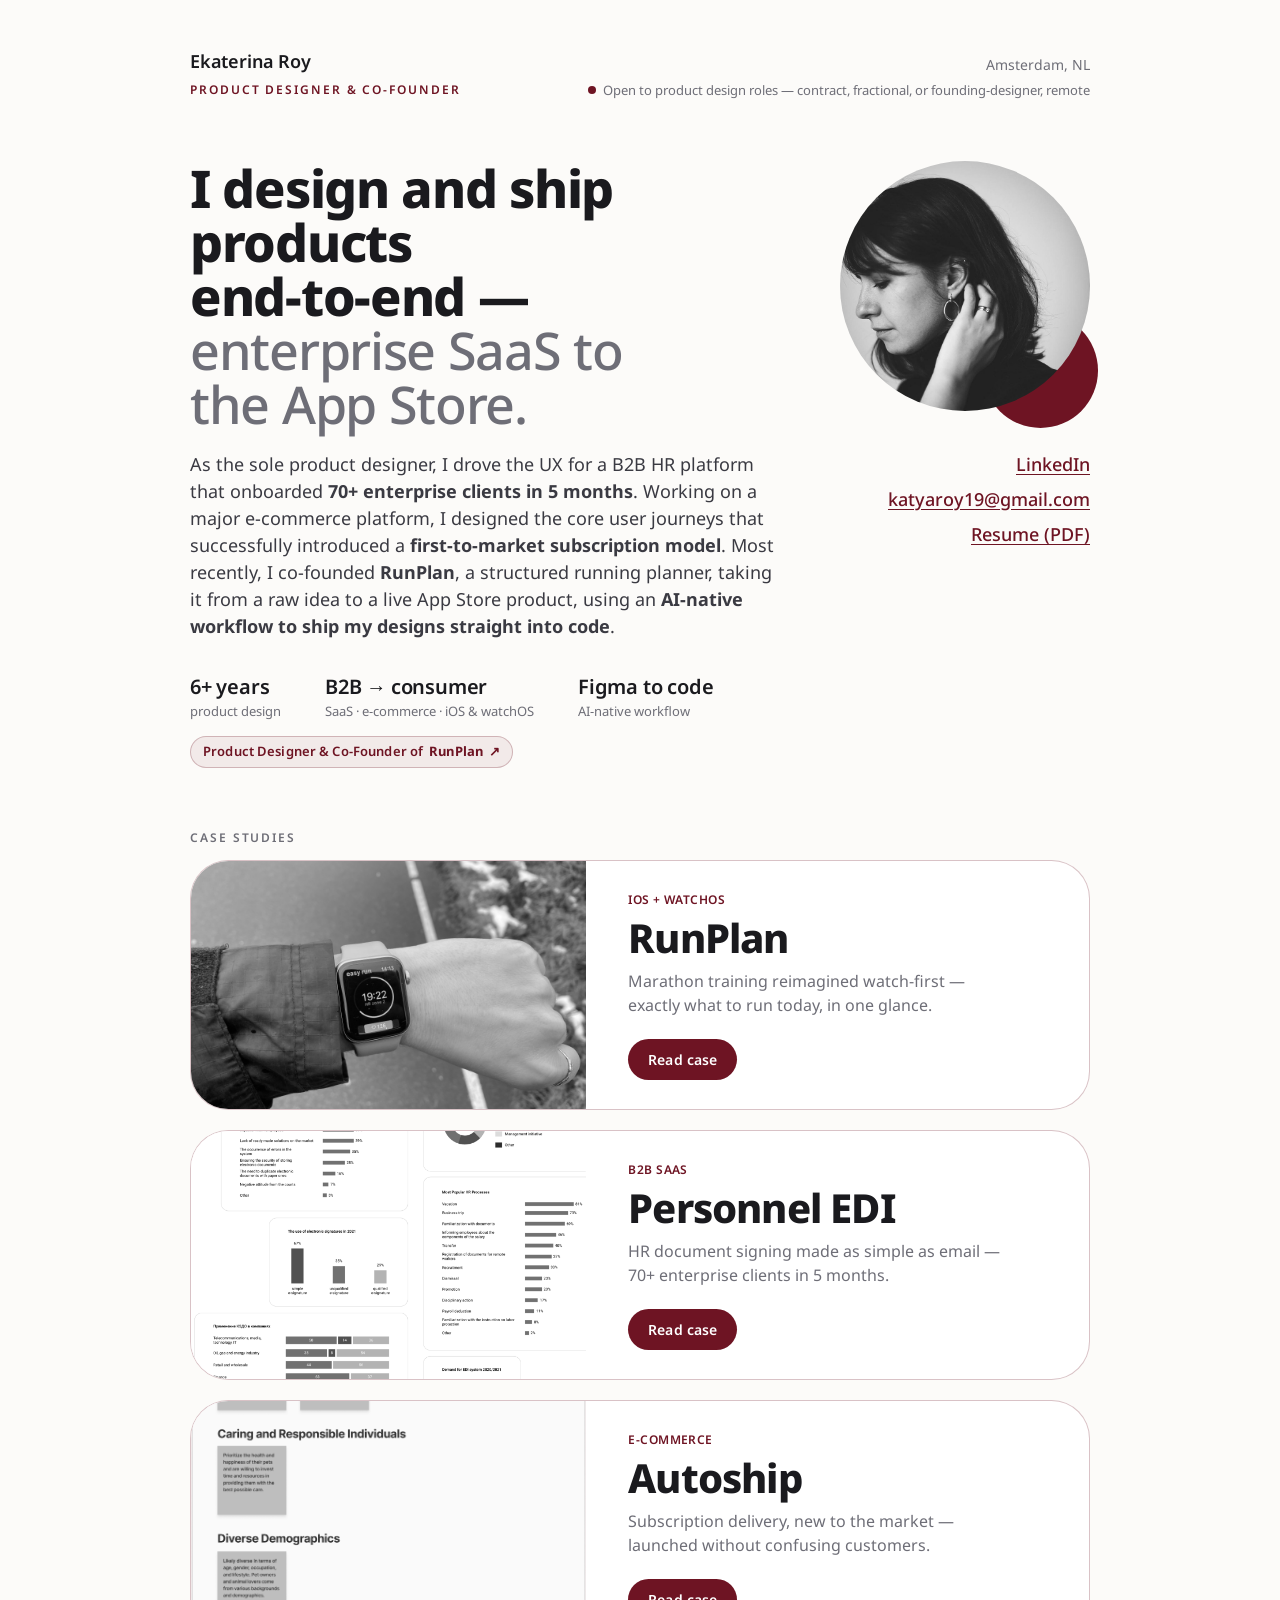
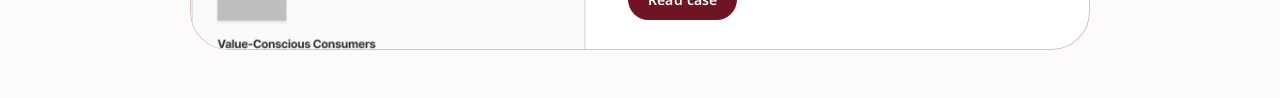
==== index.html @ 453c3dbd "Rename KEDO to Personnel EDI in all displayed text (KEDO is a Russian abbreviation) Co-Authored-By: " ====
<!DOCTYPE html>
<html lang="en">
<head>
<meta charset="UTF-8" />
<meta name="viewport" content="width=device-width, initial-scale=1.0" />
<title>Ekaterina Roy — Product Designer</title>
<meta name="description" content="Product designer & founder. B2B SaaS, e-commerce, and my own iOS/watchOS app (RunPlan). End-to-end, AI-native. Amsterdam — open to remote & contract." />
<link rel="preconnect" href="https://fonts.googleapis.com">
<link rel="preconnect" href="https://fonts.gstatic.com" crossorigin>
<link href="https://fonts.googleapis.com/css2?family=Noto+Sans:wght@400;500;600;800&display=swap" rel="stylesheet">
<style>
  :root{
    --bg:#FCFBF9;
    --ink:#1A1A1E;
    --muted:#6E6E77;
    --line:#E8E4DD;
    --card:#FFFFFF;
    --accent:#6E1423;
    --radius:16px;
  }
  *{box-sizing:border-box;margin:0;padding:0}
  html{-webkit-font-smoothing:antialiased;text-rendering:optimizeLegibility}
  body{
    font-family:'Noto Sans',-apple-system,BlinkMacSystemFont,"Segoe UI",Helvetica,Arial,sans-serif;
    background:var(--bg);
    color:var(--ink);
    line-height:1.5;
    overflow-x:hidden;
    overflow-wrap:break-word;
  }
  a{color:inherit;text-decoration:none}

  .wrap{
    min-height:100svh;
    display:flex;
    flex-direction:column;
    justify-content:flex-start;
    max-width:980px;
    margin:0 auto;
    padding:clamp(22px,5vw,48px) clamp(20px,5vw,40px);
    gap:clamp(18px,3.4vh,30px);
  }

  /* top bar */
  .topbar{
    display:flex;
    justify-content:space-between;
    align-items:flex-end;
    gap:16px 32px;
    flex-wrap:wrap;
  }
  .id{display:flex;flex-direction:column;gap:6px}
  .name{font-family:'Noto Sans',sans-serif;font-size:18px;font-weight:600;letter-spacing:-0.01em}
  .status{display:flex;flex-direction:column;align-items:flex-end;gap:6px;max-width:540px}
  .loc{font-size:14px;color:var(--muted)}
  .avail{display:flex;gap:7px;align-items:center;justify-content:flex-end;font-size:13px;color:var(--muted);line-height:1.4}
  .avail .txt{text-align:right}

  /* hero */
  .eyebrow{
    font-size:12px;font-weight:600;letter-spacing:0.16em;
    text-transform:uppercase;color:var(--accent);
  }
  h1{
    font-family:'Noto Sans',sans-serif;
    font-size:clamp(28px,4.4vw,52px);
    line-height:1.04;
    letter-spacing:-0.025em;
    font-weight:800;
    max-width:16ch;
  }
  h1 .soft{color:var(--muted);font-weight:500}
  .about{
    margin-top:clamp(14px,2.2vh,22px);
    font-size:clamp(15px,1.55vw,18px);
    color:#3A3A42;
    max-width:60ch;
  }
  .founder{
    display:inline-flex;align-self:flex-start;align-items:center;gap:6px;
    font-size:13px;font-weight:600;letter-spacing:0.01em;
    color:var(--accent);
    padding:5px 12px;border-radius:999px;
    border:1px solid color-mix(in srgb,var(--accent) 26%,transparent);
    background:color-mix(in srgb,var(--accent) 7%,transparent);
    transition:background .15s ease,border-color .15s ease;
  }
  .founder:hover{background:color-mix(in srgb,var(--accent) 13%,transparent);border-color:color-mix(in srgb,var(--accent) 42%,transparent)}
  .founder strong{font-weight:700}

  /* hero + portrait */
  .hero{display:grid;grid-template-columns:1fr auto;column-gap:clamp(24px,5vw,60px);row-gap:clamp(14px,2.2vh,22px);align-items:start;margin-top:clamp(18px,3.5vh,40px)}
  .hero>h1{grid-column:1;grid-row:1;align-self:start}
  .hero>.portrait{grid-column:2;grid-row:1;justify-self:end}
  .hero>.about{grid-column:1;grid-row:2;margin-top:0}
  .hero>.links{grid-column:2;grid-row:2;justify-self:end}
  .portrait{position:relative}
  .portrait .pic{
    position:relative;z-index:1;
    width:clamp(170px,20vw,250px);aspect-ratio:1;
    border-radius:50%;overflow:hidden;
    transform:translate(calc(var(--bx,0px) * -0.35),calc(var(--by,0px) * -0.35));
    transition:transform .45s cubic-bezier(.2,.7,.2,1);
  }
  .portrait .pic img{
    width:100%;height:100%;display:block;
    object-fit:cover;object-position:50% 50%;
    transform:scaleX(-1);
  }
  .portrait::before{
    content:"";position:absolute;z-index:0;
    width:46%;aspect-ratio:1;border-radius:50%;
    background:var(--accent);
    right:-3%;bottom:-7%;
    transform:translate(var(--bx,0px),var(--by,0px));
    transition:transform .45s cubic-bezier(.2,.7,.2,1);
  }

  /* stats */
  .stats{
    display:flex;align-items:center;gap:clamp(20px,4vw,44px);flex-wrap:wrap;
    padding-top:2px;
  }
  .stat .n{font-family:'Noto Sans',sans-serif;font-size:clamp(17px,1.7vw,20px);font-weight:600;letter-spacing:-0.01em}
  .stat .l{font-size:13px;color:var(--muted)}
  .creds{display:flex;flex-direction:column;gap:clamp(12px,1.7vh,17px)}

  /* work */
  .work{display:flex;flex-direction:column;gap:clamp(10px,1.4vh,14px);margin-top:clamp(18px,3.5vh,38px)}
  .worklabel{
    font-size:12px;font-weight:600;letter-spacing:0.16em;
    text-transform:uppercase;color:var(--muted);
  }
  .cases{display:flex;flex-direction:column;gap:clamp(14px,2vw,20px)}
  .case{
    display:flex;flex-direction:row;align-items:stretch;
    background:var(--card);
    border:1px solid color-mix(in srgb,var(--accent) 26%,transparent);
    border-radius:clamp(28px,3vw,40px);
    overflow:hidden;
    transition:transform .16s ease, box-shadow .16s ease, border-color .16s ease;
    height:clamp(205px,25vw,250px);
  }
  .case:hover,.case:focus-visible{
    transform:translateY(-3px);
    box-shadow:0 18px 40px -16px color-mix(in srgb,var(--accent) 22%,transparent);
    border-color:color-mix(in srgb,var(--accent) 45%,transparent);
    outline:none;
  }
  .case .media{flex:0 0 44%;background:color-mix(in srgb,var(--accent) 7%,var(--card));overflow:hidden}
  .case .media img{width:100%;height:100%;object-fit:cover;display:block}
  .case .body{flex:1;display:flex;flex-direction:column;justify-content:center;padding:clamp(20px,2.6vw,30px) clamp(24px,3.4vw,42px)}
  .case .tag{font-size:12px;color:var(--accent);font-weight:600;letter-spacing:0.04em;text-transform:uppercase}
  .case h3{font-family:'Noto Sans',sans-serif;font-size:clamp(26px,3.4vw,40px);font-weight:800;margin-top:8px;letter-spacing:-0.02em;line-height:1.05}
  .case p{font-size:clamp(14px,1.5vw,16px);line-height:1.5;color:var(--muted);margin-top:10px;max-width:42ch}
  .case .btn{
    align-self:flex-start;margin-top:clamp(16px,2vw,22px);
    display:inline-flex;align-items:center;gap:8px;
    padding:10px 20px;border-radius:999px;
    background:var(--accent);color:#fff;
    font-size:14px;font-weight:600;letter-spacing:0.01em;
    transition:transform .18s ease,filter .18s ease;
  }
  .case:hover .btn{transform:translateY(-1px);filter:brightness(1.07)}
  .case .btn:active{transform:translateY(0) scale(.98)}

  /* b&w by default, colour on hover (hover devices only) */
  @media (hover:hover){
    .case .media img,.portrait .pic img{filter:grayscale(1);transition:filter .4s ease}
    .case:hover .media img,.portrait:hover .pic img{filter:grayscale(0)}
  }

  /* footer */
  .foot{
    display:flex;justify-content:space-between;align-items:center;
    gap:16px;flex-wrap:wrap;
    border-top:1px solid var(--line);
    padding-top:clamp(14px,2.2vh,20px);
  }
  .now{display:flex;align-items:center;gap:9px;font-size:13.5px;color:#3A3A42}
  .dot{flex:none;width:8px;height:8px;border-radius:50%;background:var(--accent);box-shadow:0 0 0 0 color-mix(in srgb,var(--accent) 45%,transparent);animation:pulse 2.4s infinite}
  @keyframes pulse{0%{box-shadow:0 0 0 0 color-mix(in srgb,var(--accent) 45%,transparent)}70%{box-shadow:0 0 0 7px transparent}100%{box-shadow:0 0 0 0 transparent}}
  .links{display:flex;gap:clamp(14px,2vw,22px);font-size:14px;font-weight:500}
  .links a{color:var(--muted);transition:color .15s ease;display:inline-flex;align-items:center;gap:5px}
  .links a:hover{color:var(--ink)}
  .hero>.links{flex-direction:column;align-items:flex-end;gap:8px}
  .hero>.links a{color:var(--accent);text-decoration:underline;text-underline-offset:3px;display:inline;font-size:clamp(15px,1.55vw,18px)}
  .hero>.links a:hover{color:var(--accent);opacity:.65}

  @media (max-width:720px){
    .wrap{justify-content:flex-start;gap:24px}

    .topbar{flex-direction:column;align-items:flex-start;gap:10px}
    .status{width:100%;max-width:none;align-items:flex-start}
    .avail{display:block;text-align:left}
    .avail .dot{display:inline-block;vertical-align:middle;margin-right:7px}
    .avail .txt{text-align:left}

    .hero{grid-template-columns:1fr;row-gap:18px}
    .hero>.portrait{grid-column:1;grid-row:1;justify-self:start}
    .hero>.links{grid-column:1;grid-row:2;justify-self:start;align-items:flex-start}
    .hero>h1{grid-column:1;grid-row:3;max-width:none}
    .hero>.about{grid-column:1;grid-row:4;max-width:none}

    .stats{justify-content:flex-start;width:100%}

    .case{flex-direction:column;height:auto;min-height:0}
    .case .media{flex:none;aspect-ratio:16/9}
  }
  @media (prefers-color-scheme:dark){
    :root{--bg:#121214;--ink:#F3F1EC;--muted:#9A9AA3;--line:#2A2A2E;--card:#1A1A1D;--accent:#D98792;}
    .about{color:#C8C8CF}.now{color:#C8C8CF}.case .btn{color:#17171A}
  }

  /* smooth cross-page transition */
  @view-transition{navigation:auto}
  @media (prefers-reduced-motion:reduce){
    ::view-transition-old(root),::view-transition-new(root){animation:none}
  }
  /* gentle card reveal */
  @media (prefers-reduced-motion:no-preference){
    html.anim .case{opacity:0;transform:translateY(16px);transition:opacity .55s ease,transform .55s cubic-bezier(.2,.7,.2,1)}
    html.anim .case:nth-child(2){transition-delay:.08s}
    html.anim .case:nth-child(3){transition-delay:.16s}
    html.anim .case.in{opacity:1;transform:none}
  }
</style>
<script>if(!matchMedia('(prefers-reduced-motion:reduce)').matches)document.documentElement.classList.add('anim')</script>
</head>
<body>
  <main class="wrap">

    <div class="topbar">
      <div class="id">
        <div class="name">Ekaterina Roy</div>
        <div class="eyebrow">Product Designer &amp; Co-Founder</div>
      </div>
      <div class="status">
        <div class="loc">Amsterdam, NL</div>
        <div class="avail"><span class="dot"></span><span class="txt">Open to product design roles — contract, fractional, or&nbsp;founding&#8209;designer, remote</span></div>
      </div>
    </div>

    <section class="hero">
      <h1>I design and ship products end&#8209;to&#8209;end — <span class="soft">enterprise SaaS to the App&nbsp;Store.</span></h1>
      <div class="portrait">
        <div class="pic"><img src="ekaterina.jpg?v=3" alt="Ekaterina Roy — portrait" /></div>
      </div>
      <p class="about">As the sole product designer, I drove the UX for a B2B HR platform that onboarded <strong>70+ enterprise clients in 5&nbsp;months</strong>. Working on a major e-commerce platform, I designed the core user journeys that successfully introduced a <strong>first-to-market subscription model</strong>. Most recently, I co-founded <strong>RunPlan</strong>, a structured running planner, taking it from a raw idea to a live App&nbsp;Store product, using an <strong>AI-native workflow to ship my designs straight into code</strong>.</p>
      <div class="links">
        <a href="https://www.linkedin.com/in/ekaterina-roy" target="_blank" rel="noopener">LinkedIn</a>
        <a href="mailto:katyaroy19@gmail.com">katyaroy19@gmail.com</a>
        <a href="ekaterina-roy-resume.pdf?v=4" target="_blank" rel="noopener">Resume (PDF)</a>
      </div>
    </section>

    <div class="creds">
      <div class="stats">
        <div class="stat"><div class="n">6+ years</div><div class="l">product design</div></div>
        <div class="stat"><div class="n">B2B &rarr; consumer</div><div class="l">SaaS &middot; e-commerce &middot; iOS &amp; watchOS</div></div>
        <div class="stat"><div class="n">Figma to code</div><div class="l">AI-native workflow</div></div>
      </div>
      <a class="founder" href="https://www.runplan.app/" target="_blank" rel="noopener">Product Designer &amp; Co-Founder of <strong>RunPlan</strong> &#8599;</a>
    </div>

    <div class="work">
      <div class="worklabel">Case studies</div>
      <div class="cases">
      <a class="case" href="runplan.html">
        <div class="media"><img src="img/rp-on-watch.jpg" alt="" loading="lazy"></div>
        <div class="body">
          <span class="tag">iOS + watchOS</span>
          <h3>RunPlan</h3>
          <p>Marathon training reimagined watch-first — exactly what to run today, in one glance.</p>
          <span class="btn">Read case</span>
        </div>
      </a>
      <a class="case" href="kedo.html">
        <div class="media"><img src="img/kedo-market.png" alt="" loading="lazy"></div>
        <div class="body">
          <span class="tag">B2B SaaS</span>
          <h3>Personnel EDI</h3>
          <p>HR document signing made as simple as email — 70+ enterprise clients in 5 months.</p>
          <span class="btn">Read case</span>
        </div>
      </a>
      <a class="case" href="autoship.html">
        <div class="media"><img src="img/autoship-13.png" alt="" loading="lazy"></div>
        <div class="body">
          <span class="tag">E-commerce</span>
          <h3>Autoship</h3>
          <p>Subscription delivery, new to the market — launched without confusing customers.</p>
          <span class="btn">Read case</span>
        </div>
      </a>
    </div>
    </div>

  </main>
  <script>
  (function(){
    var p=document.querySelector('.portrait');
    if(!p)return;
    if(!window.matchMedia('(hover:hover)').matches)return;
    if(window.matchMedia('(prefers-reduced-motion:reduce)').matches)return;
    window.addEventListener('mousemove',function(e){
      var cx=e.clientX/window.innerWidth-0.5,cy=e.clientY/window.innerHeight-0.5;
      p.style.setProperty('--bx',(cx*12).toFixed(1)+'px');
      p.style.setProperty('--by',(cy*12).toFixed(1)+'px');
    },{passive:true});
  })();
  (function(){
    if(matchMedia('(prefers-reduced-motion:reduce)').matches)return;
    var cards=document.querySelectorAll('.case');
    if(!cards.length||!('IntersectionObserver' in window))return;
    var io=new IntersectionObserver(function(es){
      es.forEach(function(e){if(e.isIntersecting){e.target.classList.add('in');io.unobserve(e.target);}});
    },{threshold:0.15});
    cards.forEach(function(c){io.observe(c);});
  })();
  </script>
</body>
</html>
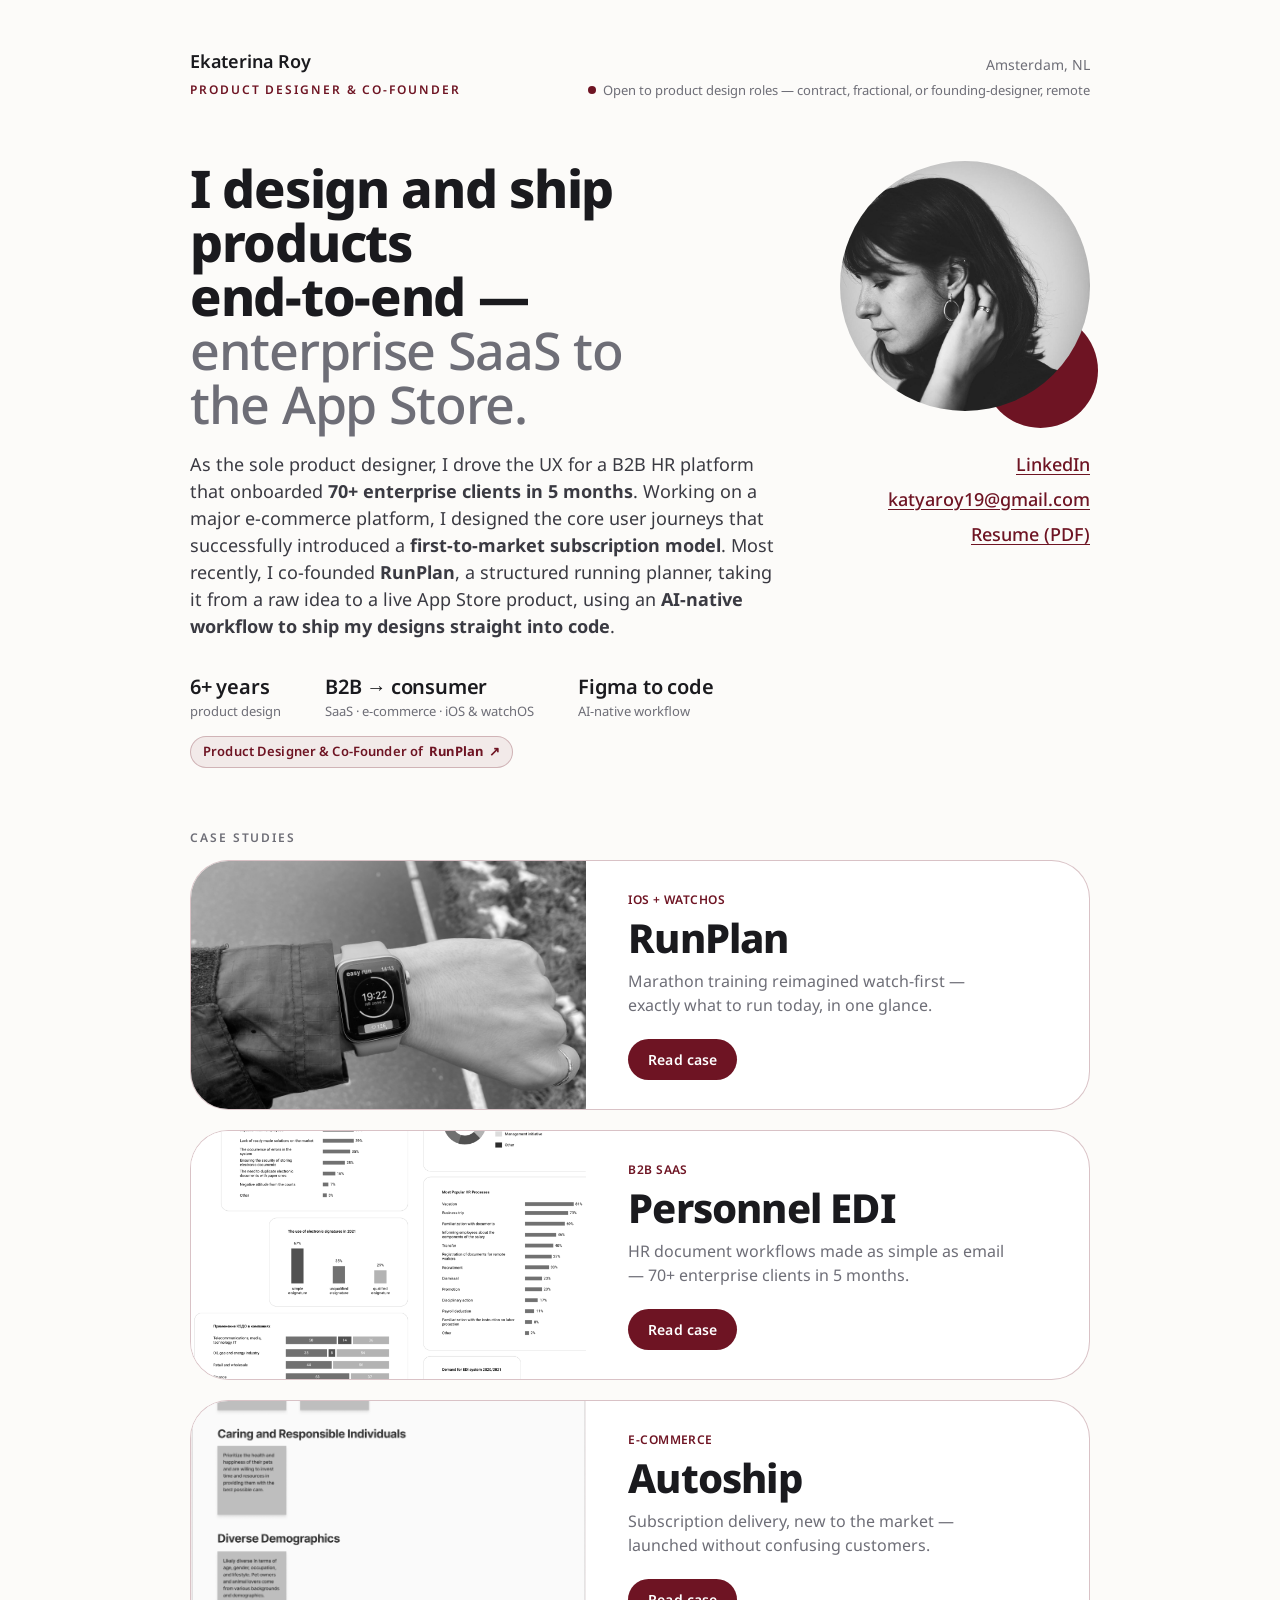
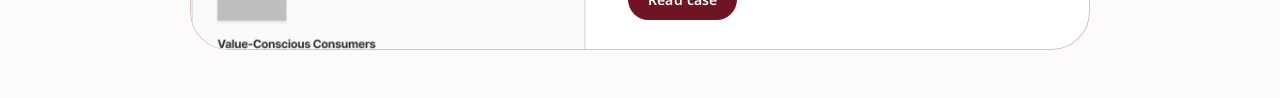
==== commit 4fbbfb2a: "Personnel EDI: reframe from e-signature to HR document workflows across the case (h1/sub/overview/go" ====
--- a/index.html
+++ b/index.html
@@ -280,7 +280,7 @@
         <div class="body">
           <span class="tag">B2B SaaS</span>
           <h3>Personnel EDI</h3>
-          <p>HR document signing made as simple as email — 70+ enterprise clients in 5 months.</p>
+          <p>HR document workflows made as simple as email — 70+ enterprise clients in 5 months.</p>
           <span class="btn">Read case</span>
         </div>
       </a>
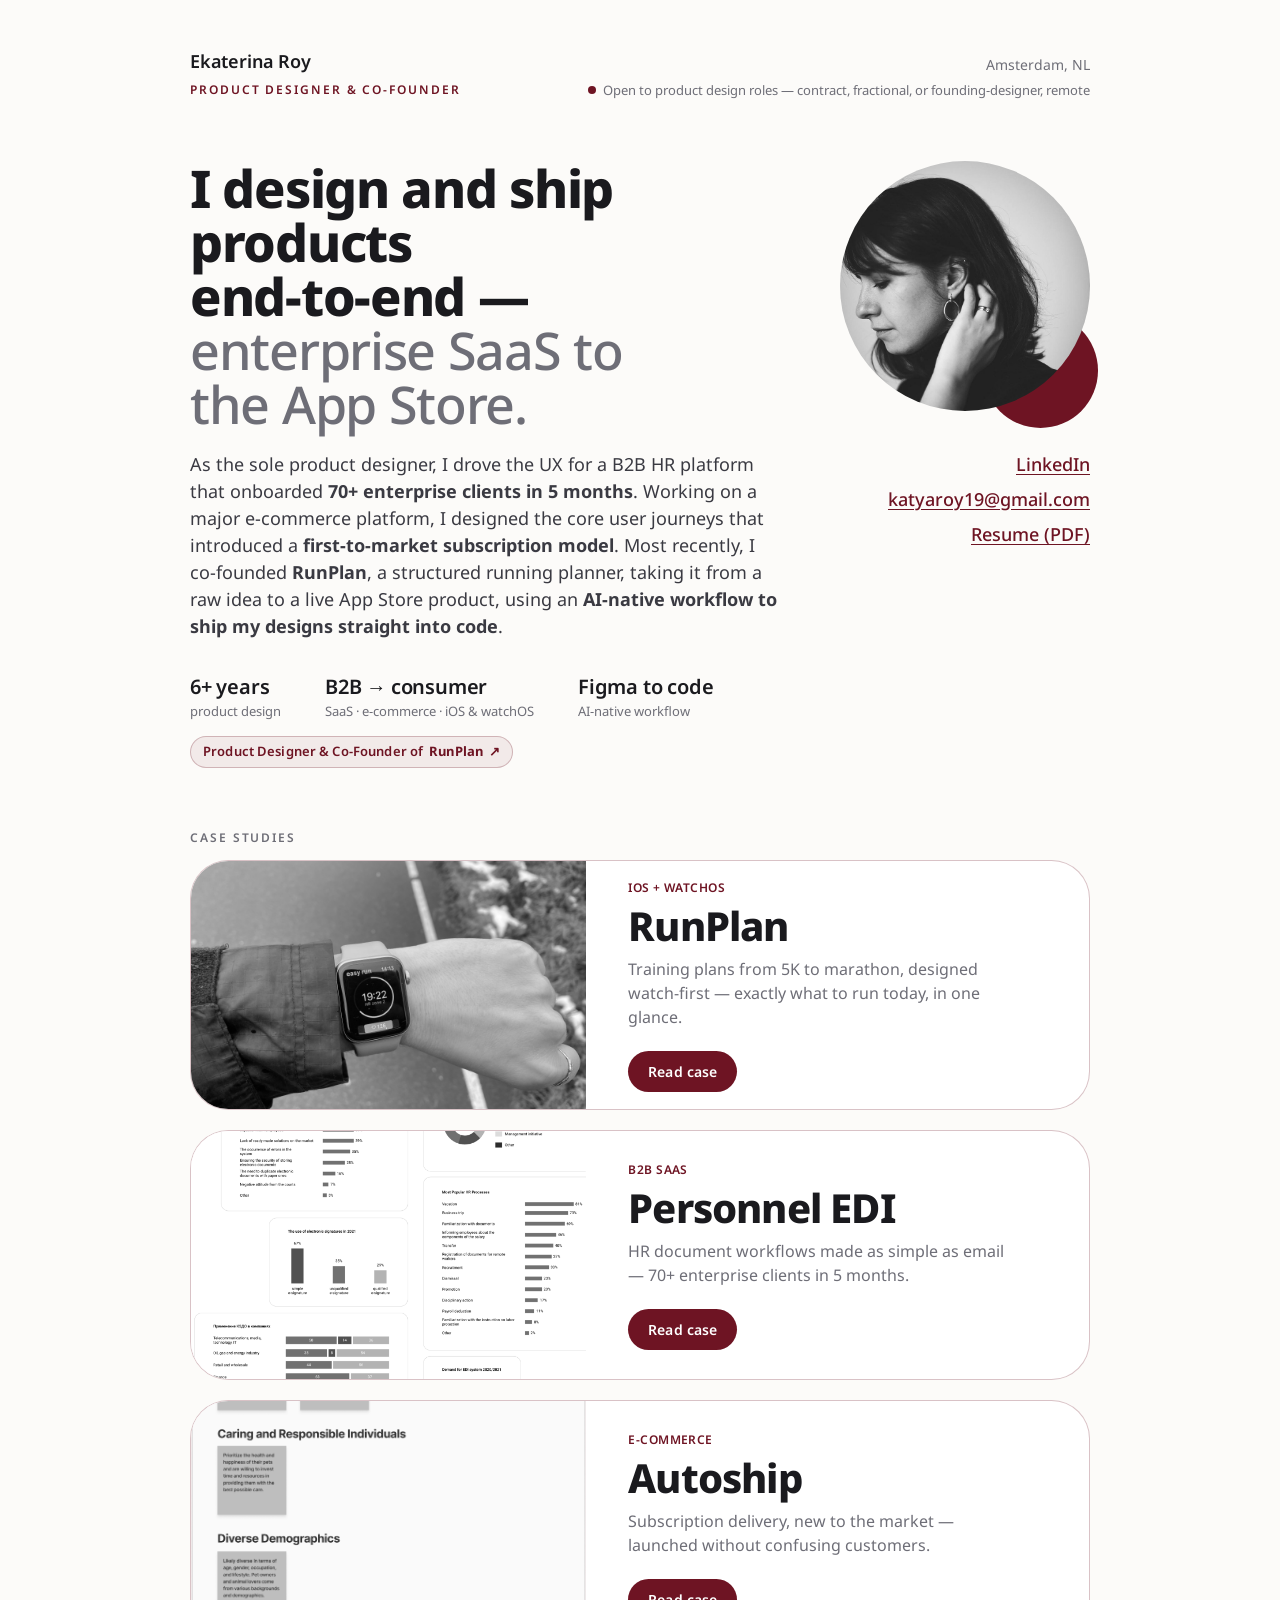
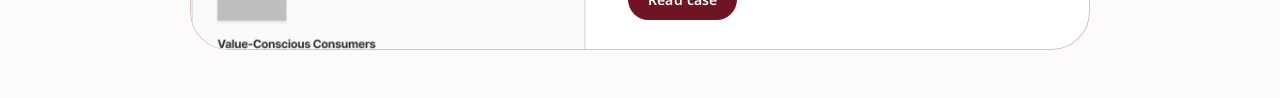
==== commit 8198284d: "Home: RunPlan card 5K-to-marathon copy, drop successfully filler; RunPlan: trim third privacy repeat" ====
--- a/index.html
+++ b/index.html
@@ -164,7 +164,7 @@
   .case:hover .btn{transform:translateY(-1px);filter:brightness(1.07)}
   .case .btn:active{transform:translateY(0) scale(.98)}
 
-  /* b&w by default, colour on hover (hover devices only) */
+  /* b&w by default, color on hover (hover devices only) */
   @media (hover:hover){
     .case .media img,.portrait .pic img{filter:grayscale(1);transition:filter .4s ease}
     .case:hover .media img,.portrait:hover .pic img{filter:grayscale(0)}
@@ -246,7 +246,7 @@
       <div class="portrait">
         <div class="pic"><img src="ekaterina.jpg?v=3" alt="Ekaterina Roy — portrait" /></div>
       </div>
-      <p class="about">As the sole product designer, I drove the UX for a B2B HR platform that onboarded <strong>70+ enterprise clients in 5&nbsp;months</strong>. Working on a major e-commerce platform, I designed the core user journeys that successfully introduced a <strong>first-to-market subscription model</strong>. Most recently, I co-founded <strong>RunPlan</strong>, a structured running planner, taking it from a raw idea to a live App&nbsp;Store product, using an <strong>AI-native workflow to ship my designs straight into code</strong>.</p>
+      <p class="about">As the sole product designer, I drove the UX for a B2B HR platform that onboarded <strong>70+ enterprise clients in 5&nbsp;months</strong>. Working on a major e-commerce platform, I designed the core user journeys that introduced a <strong>first-to-market subscription model</strong>. Most recently, I co-founded <strong>RunPlan</strong>, a structured running planner, taking it from a raw idea to a live App&nbsp;Store product, using an <strong>AI-native workflow to ship my designs straight into code</strong>.</p>
       <div class="links">
         <a href="https://www.linkedin.com/in/ekaterina-roy" target="_blank" rel="noopener">LinkedIn</a>
         <a href="mailto:katyaroy19@gmail.com">katyaroy19@gmail.com</a>
@@ -271,7 +271,7 @@
         <div class="body">
           <span class="tag">iOS + watchOS</span>
           <h3>RunPlan</h3>
-          <p>Marathon training reimagined watch-first — exactly what to run today, in one glance.</p>
+          <p>Training plans from 5K to marathon, designed watch-first — exactly what to run today, in one glance.</p>
           <span class="btn">Read case</span>
         </div>
       </a>
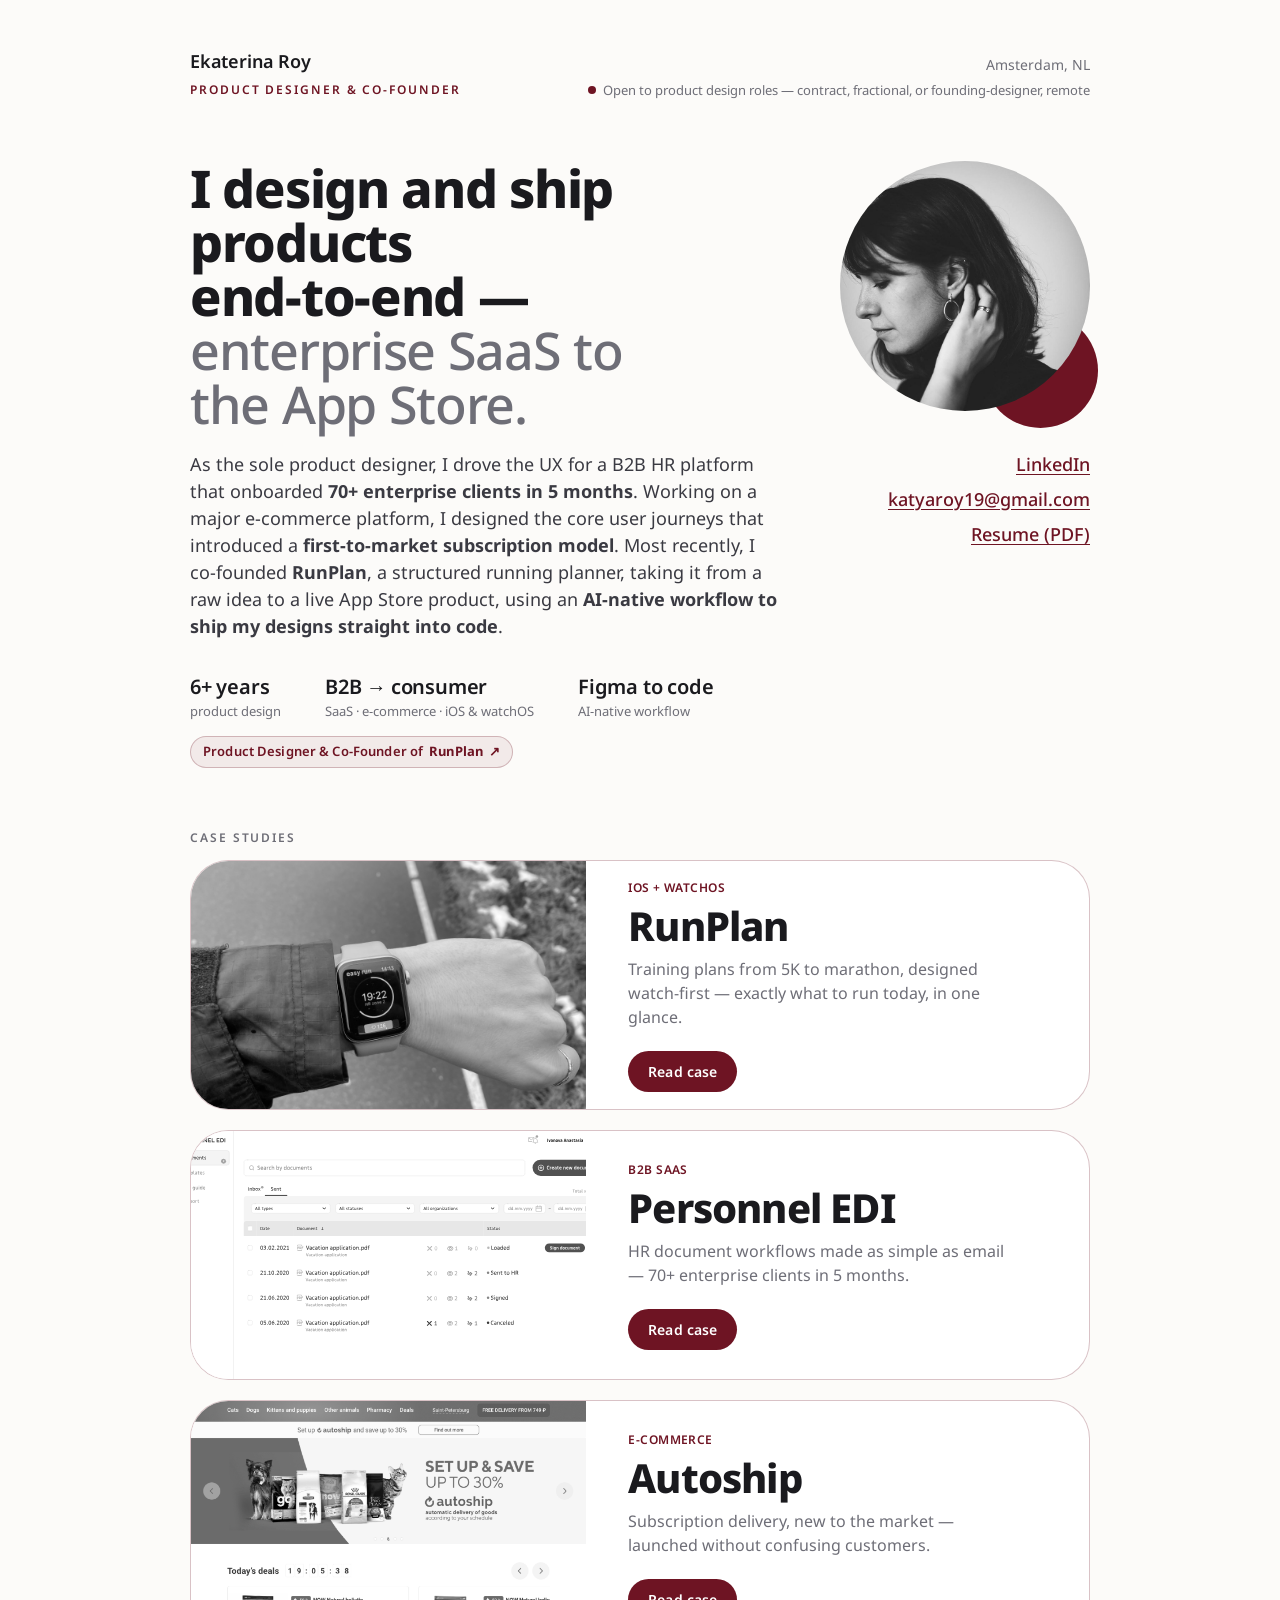
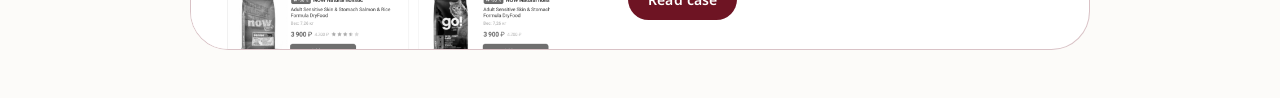
==== commit 63e8898c: "Home: use in-case cover shots for EDI (dashboard) and Autoship (shop hero) previews Co-Authored-By: " ====
--- a/index.html
+++ b/index.html
@@ -5,6 +5,15 @@
 <meta name="viewport" content="width=device-width, initial-scale=1.0" />
 <title>Ekaterina Roy — Product Designer</title>
 <meta name="description" content="Product designer & founder. B2B SaaS, e-commerce, and my own iOS/watchOS app (RunPlan). End-to-end, AI-native. Amsterdam — open to remote & contract." />
+<meta property="og:type" content="website">
+<meta property="og:site_name" content="Ekaterina Roy — Portfolio">
+<meta property="og:title" content="Ekaterina Roy — Product Designer">
+<meta property="og:description" content="Product designer & founder. B2B SaaS, e-commerce, and my own iOS/watchOS app (RunPlan). End-to-end, AI-native. Amsterdam — open to remote & contract.">
+<meta property="og:url" content="https://katyaroy.github.io/">
+<meta property="og:image" content="https://katyaroy.github.io/img/og-home.png">
+<meta property="og:image:width" content="1200">
+<meta property="og:image:height" content="630">
+<meta name="twitter:card" content="summary_large_image">
 <link rel="preconnect" href="https://fonts.googleapis.com">
 <link rel="preconnect" href="https://fonts.gstatic.com" crossorigin>
 <link href="https://fonts.googleapis.com/css2?family=Noto+Sans:wght@400;500;600;800&display=swap" rel="stylesheet">
@@ -276,7 +285,7 @@
         </div>
       </a>
       <a class="case" href="kedo.html">
-        <div class="media"><img src="img/kedo-market.png" alt="" loading="lazy"></div>
+        <div class="media"><img src="img/kedo-hero-b.svg" alt="" loading="lazy"></div>
         <div class="body">
           <span class="tag">B2B SaaS</span>
           <h3>Personnel EDI</h3>
@@ -285,7 +294,7 @@
         </div>
       </a>
       <a class="case" href="autoship.html">
-        <div class="media"><img src="img/autoship-13.png" alt="" loading="lazy"></div>
+        <div class="media"><img src="img/autoship-cover.png" alt="" loading="lazy"></div>
         <div class="body">
           <span class="tag">E-commerce</span>
           <h3>Autoship</h3>
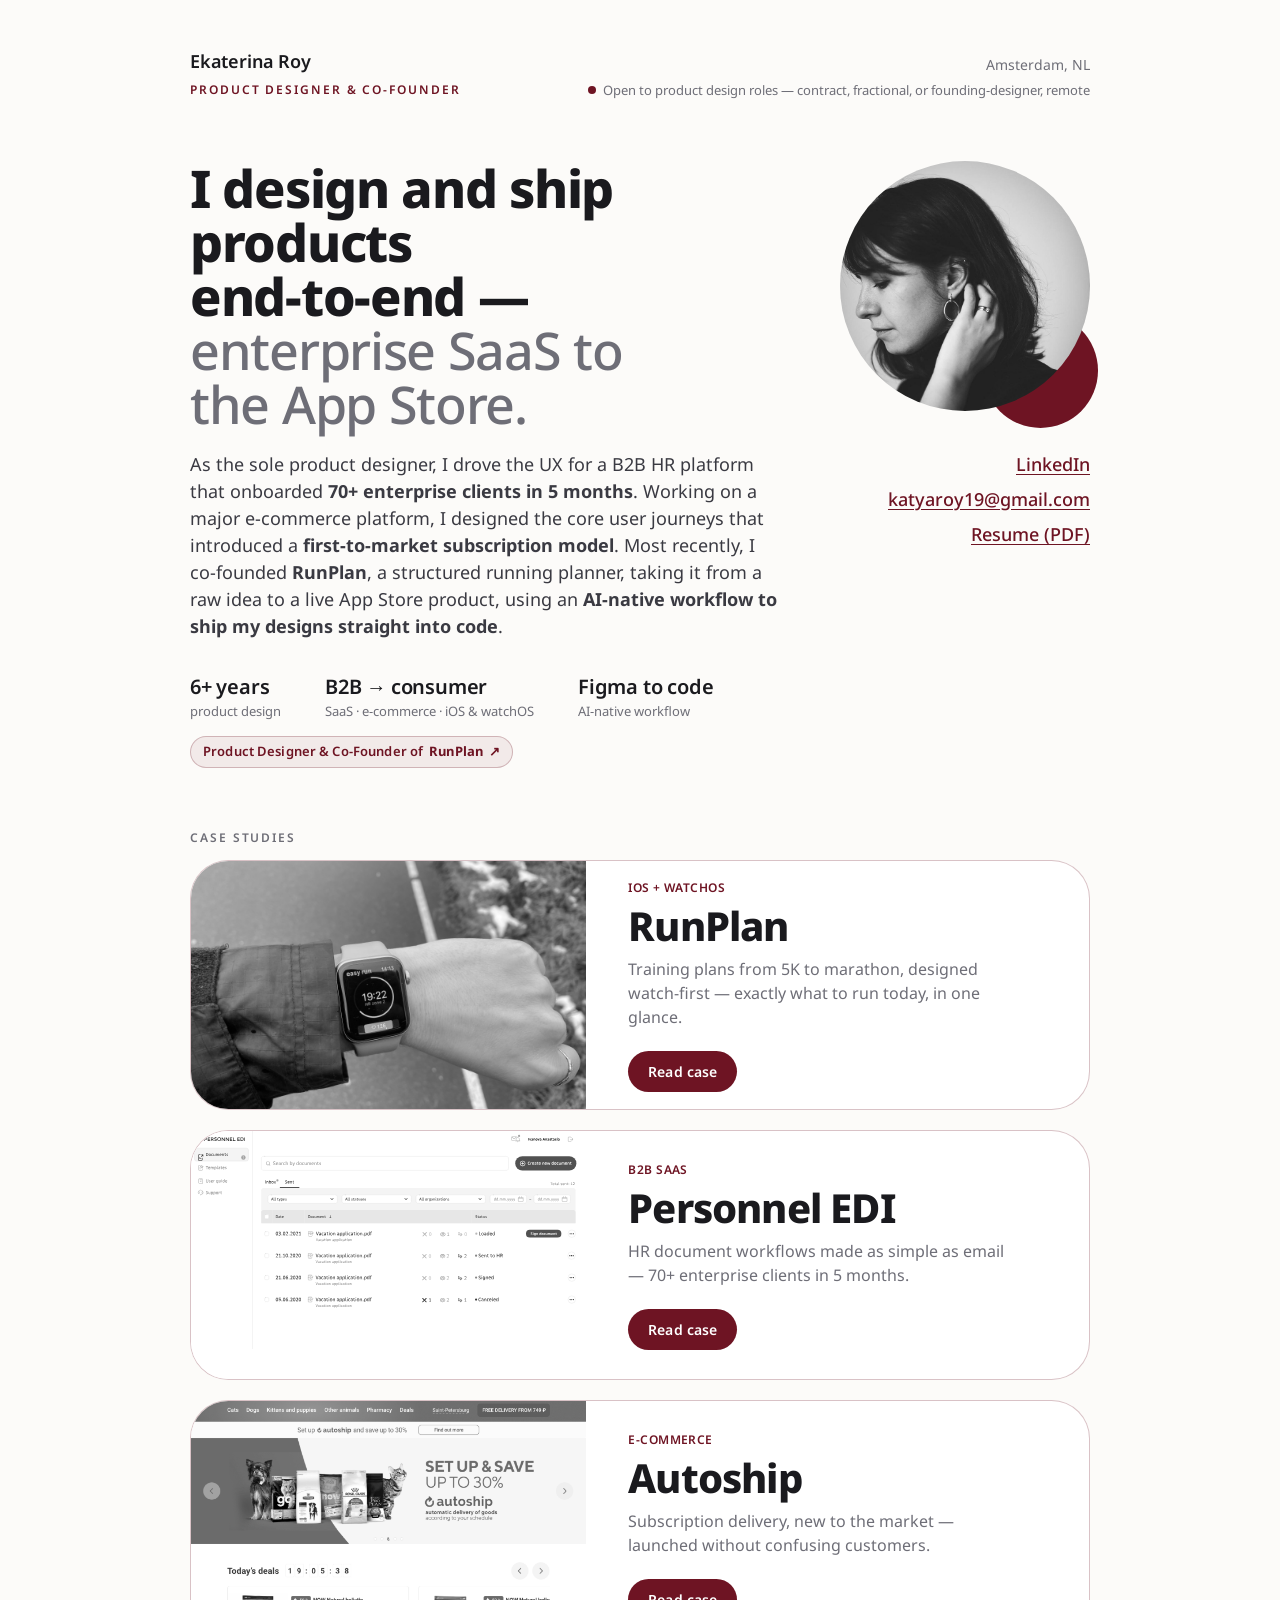
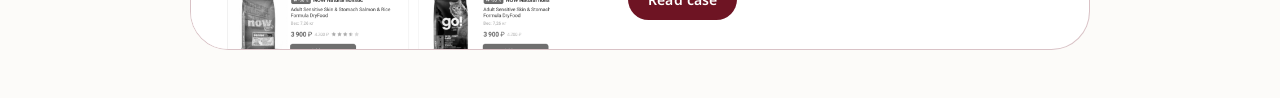
==== commit 50ba7942: "Home: EDI preview fits dashboard to width (top-aligned, white below) instead of side-cropping Co-Aut" ====
--- a/index.html
+++ b/index.html
@@ -158,6 +158,8 @@
   }
   .case .media{flex:0 0 44%;background:color-mix(in srgb,var(--accent) 7%,var(--card));overflow:hidden}
   .case .media img{width:100%;height:100%;object-fit:cover;display:block}
+  .case .media.fit{background:#fff}
+  .case .media.fit img{object-fit:contain;object-position:top}
   .case .body{flex:1;display:flex;flex-direction:column;justify-content:center;padding:clamp(20px,2.6vw,30px) clamp(24px,3.4vw,42px)}
   .case .tag{font-size:12px;color:var(--accent);font-weight:600;letter-spacing:0.04em;text-transform:uppercase}
   .case h3{font-family:'Noto Sans',sans-serif;font-size:clamp(26px,3.4vw,40px);font-weight:800;margin-top:8px;letter-spacing:-0.02em;line-height:1.05}
@@ -285,7 +287,7 @@
         </div>
       </a>
       <a class="case" href="kedo.html">
-        <div class="media"><img src="img/kedo-hero-b.svg" alt="" loading="lazy"></div>
+        <div class="media fit"><img src="img/kedo-hero-b.svg" alt="" loading="lazy"></div>
         <div class="body">
           <span class="tag">B2B SaaS</span>
           <h3>Personnel EDI</h3>
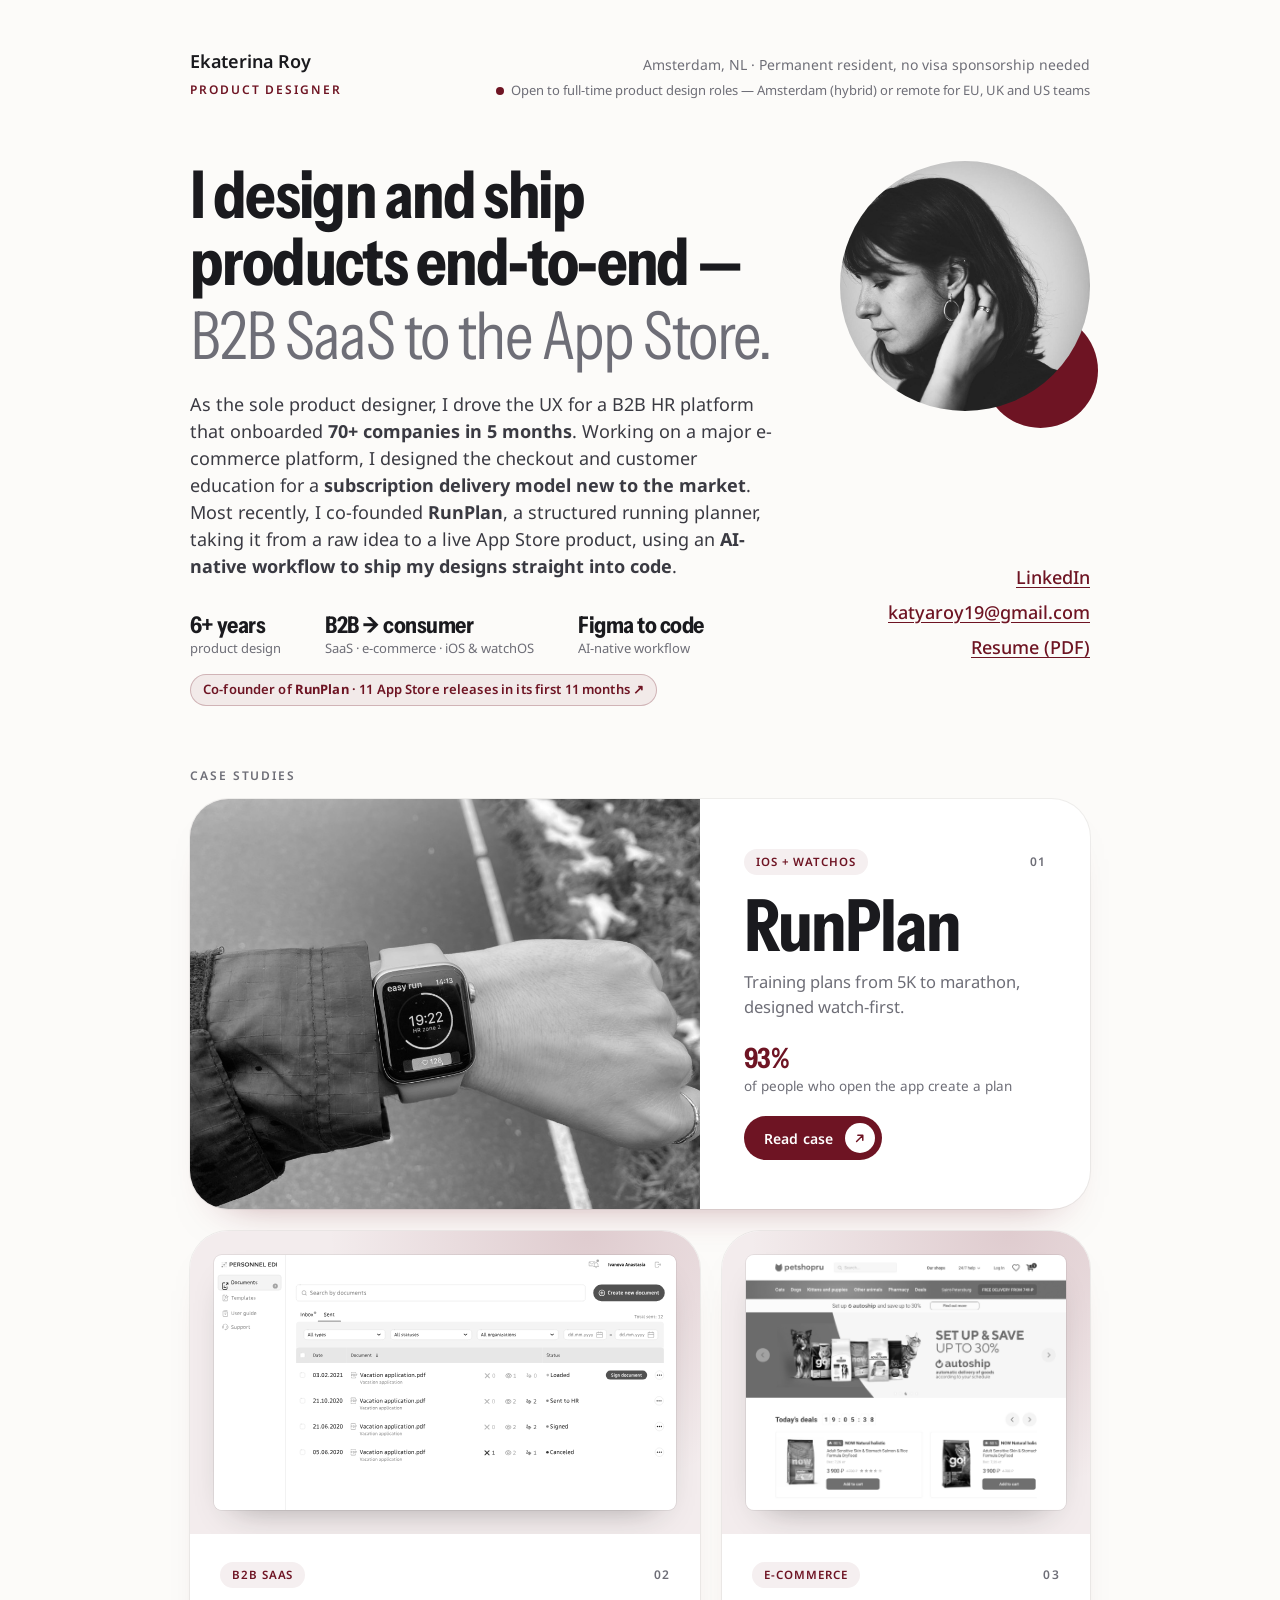
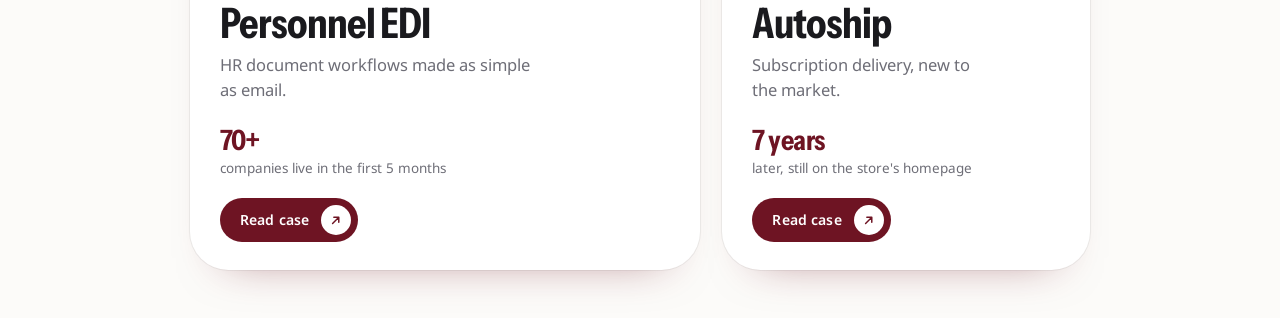
==== commit 7ee137d2: "Portfolio refresh: full-time positioning, RunPlan results and four deep dives, new homepage cards - " ====
--- a/index.html
+++ b/index.html
@@ -4,11 +4,11 @@
 <meta charset="UTF-8" />
 <meta name="viewport" content="width=device-width, initial-scale=1.0" />
 <title>Ekaterina Roy — Product Designer</title>
-<meta name="description" content="Product designer & founder. B2B SaaS, e-commerce, and my own iOS/watchOS app (RunPlan). End-to-end, AI-native. Amsterdam — open to remote & contract." />
+<meta name="description" content="Product designer in Amsterdam. B2B SaaS, e-commerce and my own iOS/watchOS app, RunPlan. End-to-end, shipping UI in code. Open to full-time roles: Amsterdam, or remote for EU, UK and US teams." />
 <meta property="og:type" content="website">
 <meta property="og:site_name" content="Ekaterina Roy — Portfolio">
 <meta property="og:title" content="Ekaterina Roy — Product Designer">
-<meta property="og:description" content="Product designer & founder. B2B SaaS, e-commerce, and my own iOS/watchOS app (RunPlan). End-to-end, AI-native. Amsterdam — open to remote & contract.">
+<meta property="og:description" content="Product designer in Amsterdam. B2B SaaS, e-commerce and my own iOS/watchOS app, RunPlan. End-to-end, shipping UI in code. Open to full-time roles: Amsterdam, or remote for EU, UK and US teams.">
 <meta property="og:url" content="https://katyaroy.github.io/">
 <meta property="og:image" content="https://katyaroy.github.io/img/og-home.png">
 <meta property="og:image:width" content="1200">
@@ -16,7 +16,7 @@
 <meta name="twitter:card" content="summary_large_image">
 <link rel="preconnect" href="https://fonts.googleapis.com">
 <link rel="preconnect" href="https://fonts.gstatic.com" crossorigin>
-<link href="https://fonts.googleapis.com/css2?family=Noto+Sans:wght@400;500;600;800&display=swap" rel="stylesheet">
+<link href="https://fonts.googleapis.com/css2?family=Instrument+Sans:wdth,wght@75..100,400..700&family=Noto+Sans:wght@400;500;600;800&display=swap" rel="stylesheet">
 <style>
   :root{
     --bg:#FCFBF9;
@@ -26,6 +26,12 @@
     --card:#FFFFFF;
     --accent:#6E1423;
     --radius:16px;
+    /* Instrument Sans in its condensed bold cut for the lines that are read first: page titles, card titles and the big numbers. Noto Sans stays for labels and text. */
+    --display:"Instrument Sans","Noto Sans",sans-serif;
+    --stage:color-mix(in srgb,var(--accent) 8%,var(--card));
+    --on-accent:#FFFFFF;
+    --ease:cubic-bezier(.2,.7,.2,1);
+    --arrow:url("data:image/svg+xml,%3Csvg xmlns='http://www.w3.org/2000/svg' viewBox='0 0 16 16'%3E%3Cpath d='M2.5 8h10M8.5 4l4 4-4 4' fill='none' stroke='%23000' stroke-width='1.7' stroke-linecap='round' stroke-linejoin='round'/%3E%3C/svg%3E");
   }
   *{box-sizing:border-box;margin:0;padding:0}
   html{-webkit-font-smoothing:antialiased;text-rendering:optimizeLegibility}
@@ -47,7 +53,8 @@
     max-width:980px;
     margin:0 auto;
     padding:clamp(22px,5vw,48px) clamp(20px,5vw,40px);
-    gap:clamp(18px,3.4vh,30px);
+    --gap:clamp(18px,3.4vh,30px);
+    gap:var(--gap);
   }
 
   /* top bar */
@@ -60,10 +67,10 @@
   }
   .id{display:flex;flex-direction:column;gap:6px}
   .name{font-family:'Noto Sans',sans-serif;font-size:18px;font-weight:600;letter-spacing:-0.01em}
-  .status{display:flex;flex-direction:column;align-items:flex-end;gap:6px;max-width:540px}
-  .loc{font-size:14px;color:var(--muted)}
-  .avail{display:flex;gap:7px;align-items:center;justify-content:flex-end;font-size:13px;color:var(--muted);line-height:1.4}
-  .avail .txt{text-align:right}
+  .status{display:flex;flex-direction:column;align-items:flex-end;gap:6px;flex:1 1 320px;max-width:680px}
+  .loc{font-size:14px;color:var(--muted);text-align:right}
+  .avail{font-size:13px;color:var(--muted);line-height:1.4;text-align:right;text-wrap:balance}
+  .avail .dot{display:inline-block;vertical-align:middle;margin-right:7px}
 
   /* hero */
   .eyebrow{
@@ -71,19 +78,16 @@
     text-transform:uppercase;color:var(--accent);
   }
   h1{
-    font-family:'Noto Sans',sans-serif;
-    font-size:clamp(28px,4.4vw,52px);
-    line-height:1.04;
-    letter-spacing:-0.025em;
-    font-weight:800;
-    max-width:16ch;
-  }
-  h1 .soft{color:var(--muted);font-weight:500}
+    font-family:var(--display);font-stretch:80%;font-size:clamp(36px,5.8vw,66px);line-height:1.02;letter-spacing:-0.024em;font-weight:700;
+    text-wrap:balance;
+  }
+  h1 .soft{display:block;margin-top:.1em;color:var(--muted);font-weight:400}
   .about{
     margin-top:clamp(14px,2.2vh,22px);
     font-size:clamp(15px,1.55vw,18px);
     color:#3A3A42;
     max-width:60ch;
+    text-wrap:pretty;
   }
   .founder{
     display:inline-flex;align-self:flex-start;align-items:center;gap:6px;
@@ -98,11 +102,21 @@
   .founder strong{font-weight:700}
 
   /* hero + portrait */
-  .hero{display:grid;grid-template-columns:1fr auto;column-gap:clamp(24px,5vw,60px);row-gap:clamp(14px,2.2vh,22px);align-items:start;margin-top:clamp(18px,3.5vh,40px)}
-  .hero>h1{grid-column:1;grid-row:1;align-self:start}
-  .hero>.portrait{grid-column:2;grid-row:1;justify-self:end}
-  .hero>.about{grid-column:1;grid-row:2;margin-top:0}
-  .hero>.links{grid-column:2;grid-row:2;justify-self:end}
+  /* Two columns. Left: the headline with the text right under it and, in the next row, the numbers.
+     Right: one column over both rows, the portrait at its top and the links at its bottom,
+     so the last link stands on one line with the labels under the numbers. The RunPlan pill has its own row. */
+  .hero{display:grid;grid-template-columns:minmax(0,1fr) auto;column-gap:clamp(24px,5vw,60px);align-items:start;margin-top:clamp(18px,3.5vh,40px)}
+  .lead{grid-column:1;grid-row:1;display:flex;flex-direction:column;gap:clamp(16px,2.4vh,24px)}
+  .lead>.about{margin-top:0}
+  .side{grid-column:2;grid-row:1 / span 2;align-self:stretch;display:flex;flex-direction:column;align-items:flex-end;justify-content:space-between;gap:clamp(18px,2.6vh,26px)}
+  .hero>.stats{grid-column:1;grid-row:2;align-self:end;margin-top:var(--gap)}
+  .hero>.creds{grid-column:1 / -1;grid-row:3;margin-top:clamp(12px,1.7vh,17px)}
+  /* Just above the one-column layout the left column is narrower than the three numbers at their usual spacing.
+     There the two columns and the numbers move closer together, so the numbers stay in one row. */
+  @media (min-width:721px) and (max-width:780px){
+    .hero{column-gap:24px}
+    .hero>.stats{justify-content:space-between;column-gap:16px}
+  }
   .portrait{position:relative}
   .portrait .pic{
     position:relative;z-index:1;
@@ -130,55 +144,85 @@
     display:flex;align-items:center;gap:clamp(20px,4vw,44px);flex-wrap:wrap;
     padding-top:2px;
   }
-  .stat .n{font-family:'Noto Sans',sans-serif;font-size:clamp(17px,1.7vw,20px);font-weight:600;letter-spacing:-0.01em}
+  .stat .n{font-family:var(--display);font-stretch:85%;font-size:clamp(19px,2vw,23px);font-weight:700;letter-spacing:-0.02em;line-height:1.2}
   .stat .l{font-size:13px;color:var(--muted)}
   .creds{display:flex;flex-direction:column;gap:clamp(12px,1.7vh,17px)}
 
   /* work */
-  .work{display:flex;flex-direction:column;gap:clamp(10px,1.4vh,14px);margin-top:clamp(18px,3.5vh,38px)}
+  .work{display:flex;flex-direction:column;gap:clamp(12px,1.6vh,16px);margin-top:clamp(18px,3.5vh,38px)}
   .worklabel{
     font-size:12px;font-weight:600;letter-spacing:0.16em;
     text-transform:uppercase;color:var(--muted);
   }
-  .cases{display:flex;flex-direction:column;gap:clamp(14px,2vw,20px)}
+  /* One wide card for the newest case, the two earlier ones side by side under it.
+     The two share the row in proportion to their screens: --a1 and --a2 are width / height of the two pictures.
+     That way both screens are shown whole, at the same height, with the same margin (--m) on every side.
+     --c1 is the width of the first of the two; the picture of the wide card ends on the same line. */
+  .cases{
+    --m:clamp(14px,2.4vw,24px);--g:clamp(14px,2vw,22px);
+    --a1:calc(1440/794);--a2:calc(1400/1117);
+    --c1:calc(var(--m)*2 + (100% - var(--g) - var(--m)*4)*var(--a1)/(var(--a1) + var(--a2)));
+    display:grid;grid-template-columns:var(--c1) minmax(0,1fr);gap:var(--g);
+  }
   .case{
-    display:flex;flex-direction:row;align-items:stretch;
+    display:flex;flex-direction:column;
     background:var(--card);
-    border:1px solid color-mix(in srgb,var(--accent) 26%,transparent);
     border-radius:clamp(28px,3vw,40px);
     overflow:hidden;
-    transition:transform .16s ease, box-shadow .16s ease, border-color .16s ease;
-    height:clamp(205px,25vw,250px);
+    /* no hairline: a faint ring and a soft shadow in the accent hold the card on the page */
+    box-shadow:0 0 0 1px color-mix(in srgb,var(--ink) 6%,transparent),0 24px 46px -36px color-mix(in srgb,var(--accent) 55%,transparent);
+    transition:transform .5s var(--ease), box-shadow .5s var(--ease);
   }
   .case:hover,.case:focus-visible{
-    transform:translateY(-3px);
-    box-shadow:0 18px 40px -16px color-mix(in srgb,var(--accent) 22%,transparent);
-    border-color:color-mix(in srgb,var(--accent) 45%,transparent);
-    outline:none;
-  }
-  .case .media{flex:0 0 44%;background:color-mix(in srgb,var(--accent) 7%,var(--card));overflow:hidden}
+    transform:translateY(-4px);
+    box-shadow:0 0 0 1px color-mix(in srgb,var(--accent) 16%,transparent),0 34px 56px -32px color-mix(in srgb,var(--accent) 60%,transparent);
+  }
+  .case:focus-visible{outline:2px solid var(--accent);outline-offset:4px}
+  .case .media{flex:none;position:relative;aspect-ratio:16/10;background:var(--stage);overflow:hidden}
   .case .media img{width:100%;height:100%;object-fit:cover;display:block}
-  .case .media.fit{background:#fff}
-  .case .media.fit img{object-fit:contain;object-position:top}
-  .case .body{flex:1;display:flex;flex-direction:column;justify-content:center;padding:clamp(20px,2.6vw,30px) clamp(24px,3.4vw,42px)}
-  .case .tag{font-size:12px;color:var(--accent);font-weight:600;letter-spacing:0.04em;text-transform:uppercase}
-  .case h3{font-family:'Noto Sans',sans-serif;font-size:clamp(26px,3.4vw,40px);font-weight:800;margin-top:8px;letter-spacing:-0.02em;line-height:1.05}
-  .case p{font-size:clamp(14px,1.5vw,16px);line-height:1.5;color:var(--muted);margin-top:10px;max-width:42ch}
+  /* a product screenshot shown whole, as a window on a tinted stage: the stage is as tall as the picture plus the margin,
+     and a soft light sits on the stage (it follows the pointer on devices that have one) */
+  .case .media.stage{aspect-ratio:auto;padding:var(--m)}
+  .case .media.stage::before{content:"";position:absolute;inset:0;background:radial-gradient(360px circle at var(--mx,78%) var(--my,0%),color-mix(in srgb,var(--accent) 15%,transparent),transparent 72%)}
+  .case .media.stage img{position:relative;height:auto;border-radius:8px;box-shadow:0 0 0 1px color-mix(in srgb,var(--ink) 7%,transparent),0 16px 34px -20px rgba(26,26,30,.42)}
+  .case .body{flex:1;display:flex;flex-direction:column;padding:clamp(20px,2.4vw,28px) clamp(22px,2.6vw,30px) clamp(22px,2.6vw,28px)}
+  .case .top{display:flex;align-items:center;justify-content:space-between;gap:12px}
+  .case .tag{padding:5px 12px;border-radius:999px;background:color-mix(in srgb,var(--accent) 7%,var(--card));font-size:11.5px;color:var(--accent);font-weight:600;letter-spacing:0.08em;line-height:1.4;text-transform:uppercase}
+  .case .no{font-size:12px;font-weight:600;letter-spacing:0.12em;color:var(--muted);font-variant-numeric:tabular-nums}
+  .case h3{font-family:var(--display);font-stretch:80%;font-size:clamp(30px,3.8vw,42px);font-weight:700;letter-spacing:-0.024em;line-height:1;margin-top:14px}
+  .case p{font-size:clamp(15px,1.5vw,16.5px);line-height:1.5;color:var(--muted);margin-top:9px;max-width:38ch;text-wrap:pretty}
+  /* the result of the case: a number with its label under it, the same pattern as the stats in the cases */
+  .case .res{display:flex;flex-direction:column;align-items:flex-start;gap:3px;margin-top:auto;padding-top:clamp(16px,2.2vw,22px)}
+  .case .res b{font-family:var(--display);font-stretch:82%;font-size:clamp(24px,2.5vw,28px);font-weight:700;letter-spacing:-0.018em;line-height:1.1;color:var(--accent)}
+  .case .res span{font-size:13.5px;line-height:1.4;color:var(--muted);text-wrap:balance}
   .case .btn{
-    align-self:flex-start;margin-top:clamp(16px,2vw,22px);
-    display:inline-flex;align-items:center;gap:8px;
-    padding:10px 20px;border-radius:999px;
-    background:var(--accent);color:#fff;
+    align-self:flex-start;margin-top:clamp(16px,2vw,20px);
+    display:inline-flex;align-items:center;gap:12px;
+    padding:7px 7px 7px 20px;border-radius:999px;
+    background:var(--accent);color:var(--on-accent);
     font-size:14px;font-weight:600;letter-spacing:0.01em;
-    transition:transform .18s ease,filter .18s ease;
-  }
-  .case:hover .btn{transform:translateY(-1px);filter:brightness(1.07)}
-  .case .btn:active{transform:translateY(0) scale(.98)}
+    transition:transform .5s var(--ease),filter .3s ease;
+  }
+  /* the arrow sits in its own circle and turns to point ahead on hover */
+  .case .btn i{flex:none;display:grid;place-items:center;width:30px;height:30px;border-radius:50%;background:var(--on-accent)}
+  .case .btn i::before{content:"";width:14px;height:14px;background:var(--accent);-webkit-mask:var(--arrow) center/contain no-repeat;mask:var(--arrow) center/contain no-repeat;transform:rotate(-45deg);transition:transform .5s var(--ease)}
+  .case:hover .btn{filter:brightness(1.07)}
+  .case:hover .btn i::before{transform:rotate(0deg)}
+  .case .btn:active{transform:scale(.98)}
+  /* the wide card: picture on the left, as wide as the first card under it, text on the right */
+  .case.feature{grid-column:1/-1;flex-direction:row;min-height:clamp(330px,38vw,410px)}
+  .case.feature .media{flex:0 0 var(--c1);aspect-ratio:auto}
+  .case.feature .body{justify-content:center;padding:clamp(24px,3.4vw,44px)}
+  .case.feature h3{font-size:clamp(42px,6.6vw,72px)}
+  .case.feature .res{margin-top:clamp(16px,2.2vw,24px);padding-top:0}
 
   /* b&w by default, color on hover (hover devices only) */
   @media (hover:hover){
     .case .media img,.portrait .pic img{filter:grayscale(1);transition:filter .4s ease}
+    .case .media img{transition:filter .4s ease,scale .9s var(--ease),translate .9s var(--ease)}
     .case:hover .media img,.portrait:hover .pic img{filter:grayscale(0)}
+    .case:hover .media img{scale:1.04}
+    .case:hover .media.stage img{scale:1.02}
   }
 
   /* footer */
@@ -194,33 +238,45 @@
   .links{display:flex;gap:clamp(14px,2vw,22px);font-size:14px;font-weight:500}
   .links a{color:var(--muted);transition:color .15s ease;display:inline-flex;align-items:center;gap:5px}
   .links a:hover{color:var(--ink)}
-  .hero>.links{flex-direction:column;align-items:flex-end;gap:8px}
-  .hero>.links a{color:var(--accent);text-decoration:underline;text-underline-offset:3px;display:inline;font-size:clamp(15px,1.55vw,18px)}
-  .hero>.links a:hover{color:var(--accent);opacity:.65}
+  /* The bottom edge of the links is the bottom edge of the numbers row. With the two boxes flush, the larger text of a link
+     sits higher than a 13px label by (line-height 1.5 - .776) / 2 of the size difference; .776 is ascent minus descent
+     in Noto Sans. The negative margin takes that out, so the last link stands on the baseline of the labels. */
+  .side>.links{flex-direction:column;align-items:flex-end;gap:8px;font-size:clamp(15px,1.55vw,18px);margin-bottom:calc((13px - 1em) * .362)}
+  .side>.links a{color:var(--accent);text-decoration:underline;text-underline-offset:3px;display:inline}
+  .side>.links a:hover{color:var(--accent);opacity:.65}
 
   @media (max-width:720px){
-    .wrap{justify-content:flex-start;gap:24px}
+    .wrap{justify-content:flex-start;--gap:24px}
 
     .topbar{flex-direction:column;align-items:flex-start;gap:10px}
-    .status{width:100%;max-width:none;align-items:flex-start}
+    .status{flex:none;width:100%;max-width:none;align-items:flex-start}
+    .loc{text-align:left}
+    .loc .sep{display:none}
+    .loc .permit{display:block}
     .avail{display:block;text-align:left}
     .avail .dot{display:inline-block;vertical-align:middle;margin-right:7px}
     .avail .txt{text-align:left}
 
-    .hero{grid-template-columns:1fr;row-gap:18px}
-    .hero>.portrait{grid-column:1;grid-row:1;justify-self:start}
-    .hero>.links{grid-column:1;grid-row:2;justify-self:start;align-items:flex-start}
-    .hero>h1{grid-column:1;grid-row:3;max-width:none}
-    .hero>.about{grid-column:1;grid-row:4;max-width:none}
+    /* one column: portrait and links, then the headline and the text, the numbers, the pill */
+    .hero{grid-template-columns:minmax(0,1fr)}
+    .side{grid-column:1;grid-row:1;align-self:start;align-items:flex-start;justify-content:flex-start;gap:18px}
+    .lead{grid-row:2;margin-top:18px}
+    .hero>.stats{grid-row:3}
+    .hero>.creds{grid-column:1;grid-row:4}
+    .side>.links{align-items:flex-start;margin-bottom:0}
+    .about{max-width:none}
 
     .stats{justify-content:flex-start;width:100%}
 
-    .case{flex-direction:column;height:auto;min-height:0}
-    .case .media{flex:none;aspect-ratio:16/9}
+    .cases{grid-template-columns:minmax(0,1fr)}
+    .case.feature{flex-direction:column;min-height:0}
+    .case.feature .media{flex:none;aspect-ratio:16/10}
+    .case.feature .body{justify-content:flex-start;padding:clamp(20px,2.4vw,28px) clamp(22px,2.6vw,30px) clamp(22px,2.6vw,28px)}
+    .case.feature .res{margin-top:auto;padding-top:clamp(18px,2.4vw,26px)}
   }
   @media (prefers-color-scheme:dark){
-    :root{--bg:#121214;--ink:#F3F1EC;--muted:#9A9AA3;--line:#2A2A2E;--card:#1A1A1D;--accent:#D98792;}
-    .about{color:#C8C8CF}.now{color:#C8C8CF}.case .btn{color:#17171A}
+    :root{--bg:#121214;--ink:#F3F1EC;--muted:#9A9AA3;--line:#2A2A2E;--card:#1A1A1D;--accent:#D98792;--on-accent:#17171A;}
+    .about{color:#C8C8CF}.now{color:#C8C8CF}
   }
 
   /* smooth cross-page transition */
@@ -228,12 +284,19 @@
   @media (prefers-reduced-motion:reduce){
     ::view-transition-old(root),::view-transition-new(root){animation:none}
   }
-  /* gentle card reveal */
+  /* gentle reveal: the hero settles in on load, each card rises as it is scrolled to.
+     "translate" is used, not "transform", so the hover lift on a card keeps its own timing. */
+  @keyframes rise{from{opacity:0;translate:0 20px}to{opacity:1;translate:0 0}}
   @media (prefers-reduced-motion:no-preference){
-    html.anim .case{opacity:0;transform:translateY(16px);transition:opacity .55s ease,transform .55s cubic-bezier(.2,.7,.2,1)}
-    html.anim .case:nth-child(2){transition-delay:.08s}
-    html.anim .case:nth-child(3){transition-delay:.16s}
-    html.anim .case.in{opacity:1;transform:none}
+    html.anim .lead>h1,html.anim .side>.portrait,html.anim .lead>.about,html.anim .side>.links,html.anim .hero>.stats,html.anim .creds{animation:rise .8s var(--ease) backwards}
+    html.anim .side>.portrait{animation-delay:.08s}
+    html.anim .lead>.about{animation-delay:.12s}
+    html.anim .side>.links{animation-delay:.18s}
+    html.anim .hero>.stats,html.anim .creds{animation-delay:.24s}
+    html.anim .case:not(.in){opacity:0}
+    html.anim .case.in{animation:rise .8s var(--ease) backwards}
+    html.anim .case.in:nth-child(2){animation-delay:.08s}
+    html.anim .case.in:nth-child(3){animation-delay:.16s}
   }
 </style>
 <script>if(!matchMedia('(prefers-reduced-motion:reduce)').matches)document.documentElement.classList.add('anim')</script>
@@ -244,64 +307,70 @@
     <div class="topbar">
       <div class="id">
         <div class="name">Ekaterina Roy</div>
-        <div class="eyebrow">Product Designer &amp; Co-Founder</div>
+        <div class="eyebrow">Product Designer</div>
       </div>
       <div class="status">
-        <div class="loc">Amsterdam, NL</div>
-        <div class="avail"><span class="dot"></span><span class="txt">Open to product design roles — contract, fractional, or&nbsp;founding&#8209;designer, remote</span></div>
+        <div class="loc">Amsterdam, NL <span class="sep">·</span> <span class="permit">Permanent resident, no&nbsp;visa sponsorship needed</span></div>
+        <div class="avail"><span class="dot"></span><span class="txt">Open to full&#8209;time product design roles — Amsterdam (hybrid) or&nbsp;remote for EU, UK and&nbsp;US&nbsp;teams</span></div>
       </div>
     </div>
 
     <section class="hero">
-      <h1>I design and ship products end&#8209;to&#8209;end — <span class="soft">enterprise SaaS to the App&nbsp;Store.</span></h1>
-      <div class="portrait">
-        <div class="pic"><img src="ekaterina.jpg?v=3" alt="Ekaterina Roy — portrait" /></div>
-      </div>
-      <p class="about">As the sole product designer, I drove the UX for a B2B HR platform that onboarded <strong>70+ enterprise clients in 5&nbsp;months</strong>. Working on a major e-commerce platform, I designed the core user journeys that introduced a <strong>first-to-market subscription model</strong>. Most recently, I co-founded <strong>RunPlan</strong>, a structured running planner, taking it from a raw idea to a live App&nbsp;Store product, using an <strong>AI-native workflow to ship my designs straight into code</strong>.</p>
-      <div class="links">
-        <a href="https://www.linkedin.com/in/ekaterina-roy" target="_blank" rel="noopener">LinkedIn</a>
-        <a href="mailto:katyaroy19@gmail.com">katyaroy19@gmail.com</a>
-        <a href="ekaterina-roy-resume.pdf?v=4" target="_blank" rel="noopener">Resume (PDF)</a>
-      </div>
-    </section>
-
-    <div class="creds">
+      <div class="lead">
+        <h1>I design and ship products end&#8209;to&#8209;end&nbsp;— <span class="soft">B2B&nbsp;SaaS to the App&nbsp;Store.</span></h1>
+        <p class="about">As the sole product designer, I drove the UX for a B2B HR platform that onboarded <strong>70+ companies in 5&nbsp;months</strong>. Working on a major e-commerce platform, I designed the checkout and customer education for a <strong>subscription delivery model new to the market</strong>. Most recently, I co-founded <strong>RunPlan</strong>, a structured running planner, taking it from a raw idea to a live App&nbsp;Store product, using an <strong>AI-native workflow to ship my designs straight into code</strong>.</p>
+      </div>
+      <div class="side">
+        <div class="portrait">
+          <div class="pic"><img src="ekaterina.jpg?v=3" alt="Ekaterina Roy — portrait" /></div>
+        </div>
+        <div class="links">
+          <a href="https://www.linkedin.com/in/ekaterina-roy" target="_blank" rel="noopener">LinkedIn</a>
+          <a href="mailto:katyaroy19@gmail.com">katyaroy19@gmail.com</a>
+          <a href="ekaterina-roy-resume.pdf?v=5" target="_blank" rel="noopener">Resume (PDF)</a>
+        </div>
+      </div>
       <div class="stats">
         <div class="stat"><div class="n">6+ years</div><div class="l">product design</div></div>
         <div class="stat"><div class="n">B2B &rarr; consumer</div><div class="l">SaaS &middot; e-commerce &middot; iOS &amp; watchOS</div></div>
         <div class="stat"><div class="n">Figma to code</div><div class="l">AI-native workflow</div></div>
       </div>
-      <a class="founder" href="https://www.runplan.app/" target="_blank" rel="noopener">Product Designer &amp; Co-Founder of <strong>RunPlan</strong> &#8599;</a>
-    </div>
+      <div class="creds">
+        <a class="founder" href="https://www.runplan.app/" target="_blank" rel="noopener"><span>Co-founder of <strong>RunPlan</strong> · 11&nbsp;App&nbsp;Store releases in its first 11&nbsp;months&nbsp;&#8599;</span></a>
+      </div>
+    </section>
 
     <div class="work">
       <div class="worklabel">Case studies</div>
       <div class="cases">
-      <a class="case" href="runplan.html">
+      <a class="case feature" href="runplan.html">
         <div class="media"><img src="img/rp-on-watch.jpg" alt="" loading="lazy"></div>
         <div class="body">
-          <span class="tag">iOS + watchOS</span>
+          <div class="top"><span class="tag">iOS + watchOS</span><span class="no" aria-hidden="true">01</span></div>
           <h3>RunPlan</h3>
-          <p>Training plans from 5K to marathon, designed watch-first — exactly what to run today, in one glance.</p>
-          <span class="btn">Read case</span>
+          <p>Training plans from 5K to marathon, designed watch-first.</p>
+          <div class="res"><b>93%</b><span>of people who open the app create a plan</span></div>
+          <span class="btn">Read case<i aria-hidden="true"></i></span>
         </div>
       </a>
       <a class="case" href="kedo.html">
-        <div class="media fit"><img src="img/kedo-hero-b.svg" alt="" loading="lazy"></div>
+        <div class="media stage"><img src="img/kedo-hero-b.svg" width="1440" height="794" alt="" loading="lazy"></div>
         <div class="body">
-          <span class="tag">B2B SaaS</span>
+          <div class="top"><span class="tag">B2B SaaS</span><span class="no" aria-hidden="true">02</span></div>
           <h3>Personnel EDI</h3>
-          <p>HR document workflows made as simple as email — 70+ enterprise clients in 5 months.</p>
-          <span class="btn">Read case</span>
+          <p>HR document workflows made as simple as email.</p>
+          <div class="res"><b>70+</b><span>companies live in the first 5&nbsp;months</span></div>
+          <span class="btn">Read case<i aria-hidden="true"></i></span>
         </div>
       </a>
       <a class="case" href="autoship.html">
-        <div class="media"><img src="img/autoship-cover.png" alt="" loading="lazy"></div>
+        <div class="media stage"><img src="img/autoship-cover.png" width="1400" height="1117" alt="" loading="lazy"></div>
         <div class="body">
-          <span class="tag">E-commerce</span>
+          <div class="top"><span class="tag">E-commerce</span><span class="no" aria-hidden="true">03</span></div>
           <h3>Autoship</h3>
-          <p>Subscription delivery, new to the market — launched without confusing customers.</p>
-          <span class="btn">Read case</span>
+          <p>Subscription delivery, new to the market.</p>
+          <div class="res"><b>7&nbsp;years</b><span>later, still on the store&#39;s homepage</span></div>
+          <span class="btn">Read case<i aria-hidden="true"></i></span>
         </div>
       </a>
     </div>
@@ -329,6 +398,20 @@
     },{threshold:0.15});
     cards.forEach(function(c){io.observe(c);});
   })();
+  (function(){
+    // a soft light on the picture stage of a card follows the pointer
+    if(!window.matchMedia('(hover:hover)').matches)return;
+    if(matchMedia('(prefers-reduced-motion:reduce)').matches)return;
+    [].forEach.call(document.querySelectorAll('.case .media.stage'),function(st){
+      var card=st.closest('.case');
+      card.addEventListener('pointermove',function(e){
+        var r=st.getBoundingClientRect();
+        st.style.setProperty('--mx',(e.clientX-r.left).toFixed(0)+'px');
+        st.style.setProperty('--my',(e.clientY-r.top).toFixed(0)+'px');
+      });
+      card.addEventListener('pointerleave',function(){st.style.removeProperty('--mx');st.style.removeProperty('--my');});
+    });
+  })();
   </script>
 </body>
 </html>
